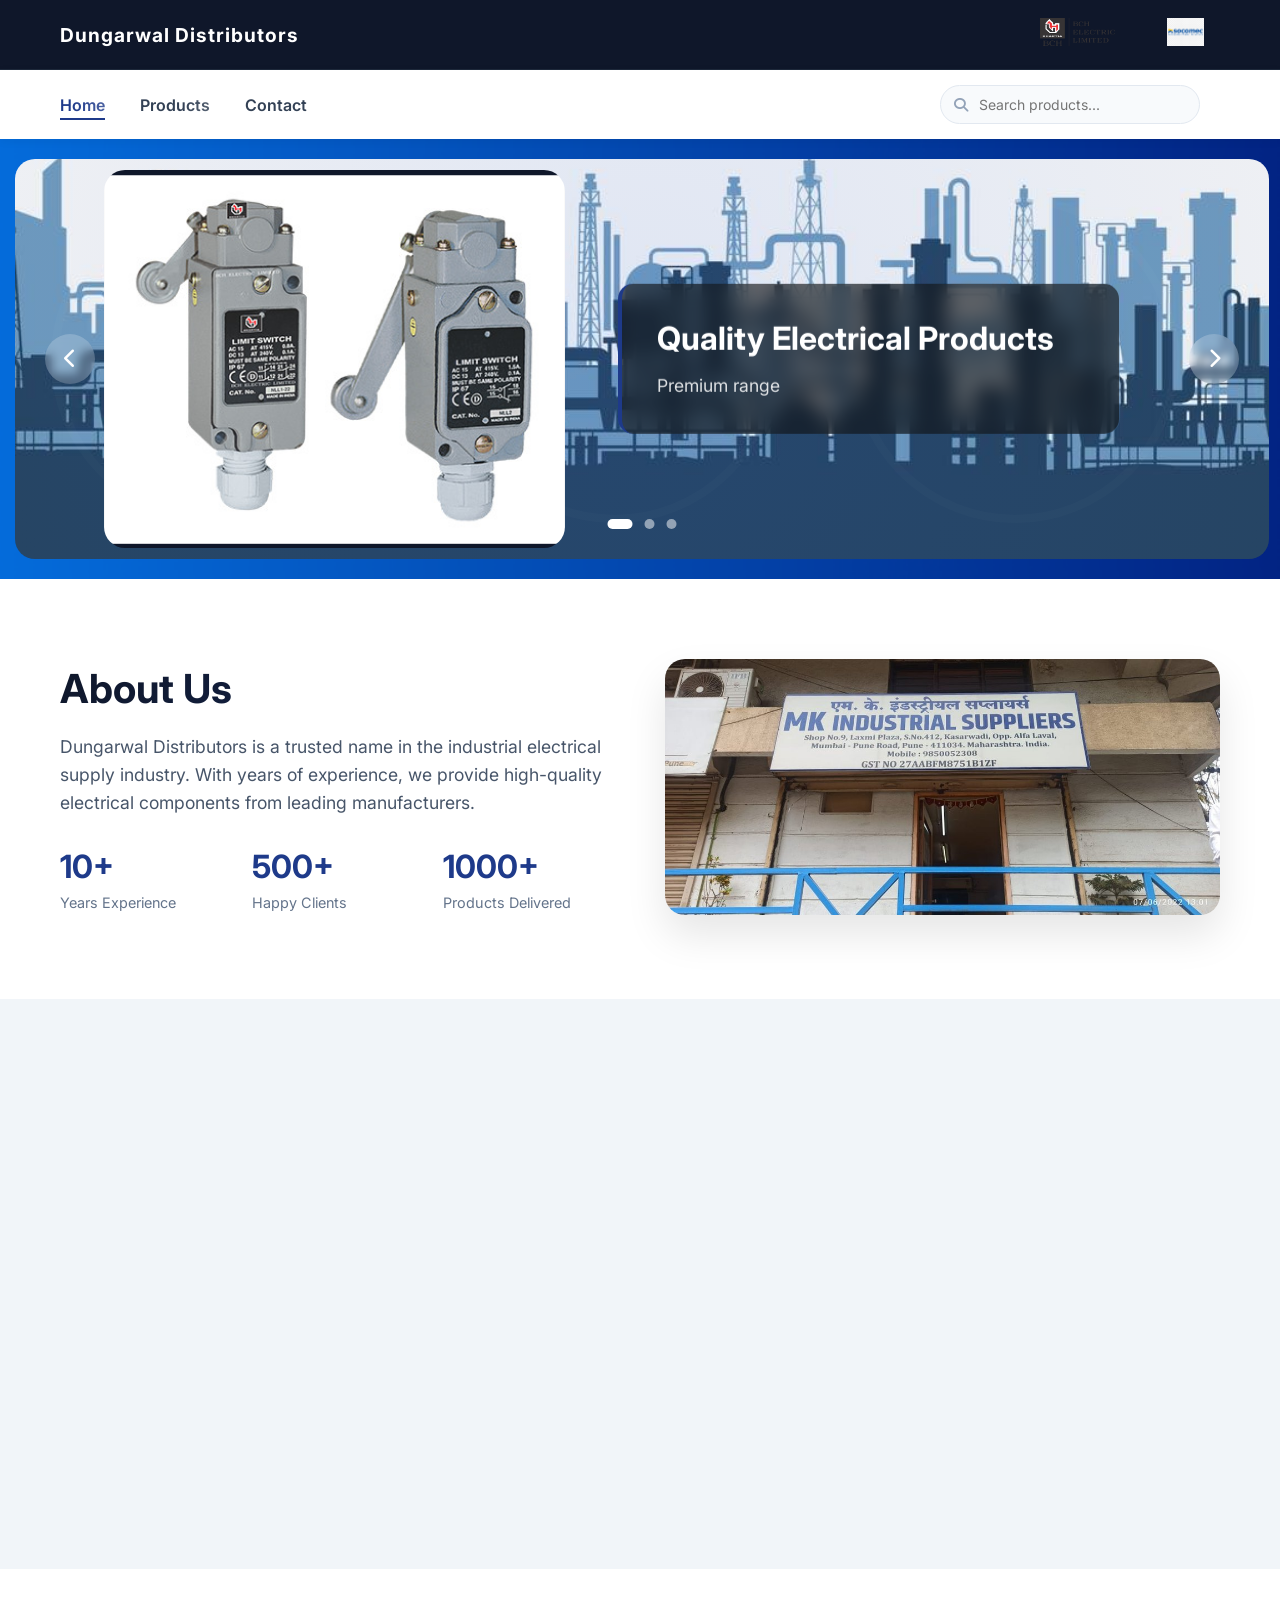
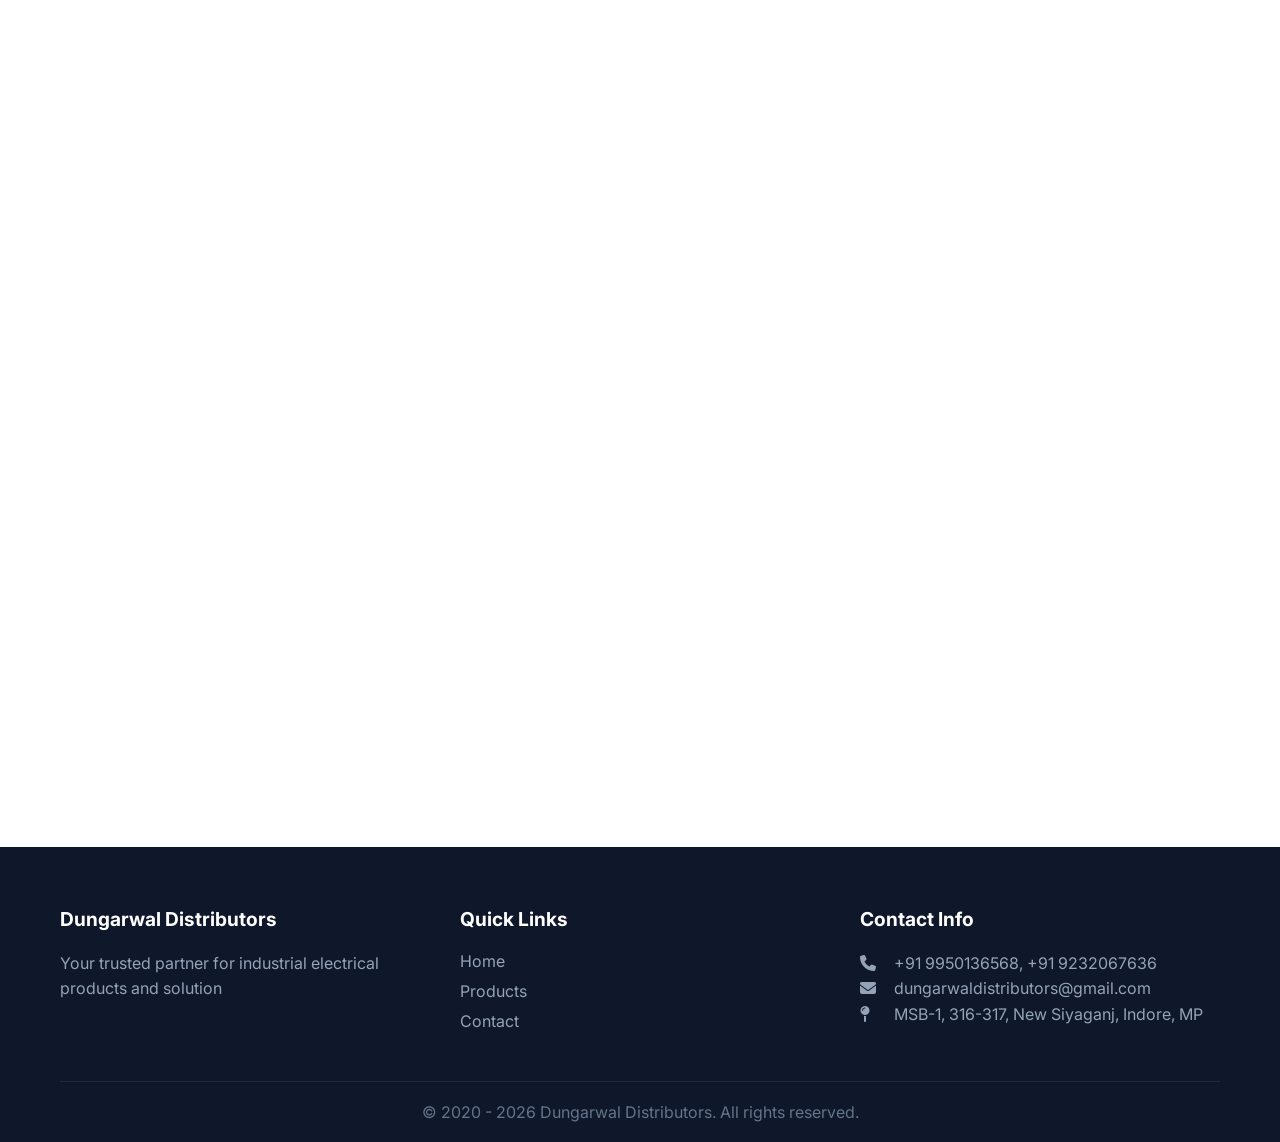
==== index.html @ ef8f6099 "Add files via upload" ====
<!DOCTYPE html>
<html lang="en">

<head>
  <meta charset="UTF-8">
  <meta name="viewport" content="width=device-width, initial-scale=1.0">
  <link rel="stylesheet" href="style.css">
  <!-- Google Maps CSS (optional, but we'll use inline styles for the map container) -->
  <title>Dungarwal Distributors | Industrial Electrical Supplier</title>
  <link href="https://fonts.googleapis.com/css2?family=Inter:wght@300;400;500;600;700;800&display=swap"
    rel="stylesheet">
  <link rel="stylesheet" href="https://cdnjs.cloudflare.com/ajax/libs/font-awesome/6.4.0/css/all.min.css">
  <style>
    /* ========== ADDITIONAL CSS FOR MAPS FEATURE ========== */
    /* This integrates seamlessly with your existing CSS structure */
    
    /* Map Section Container */
    .map-section {
      padding: 60px 0;
      background: #f8fafc;
      scroll-margin-top: 80px;
    }
    
    .map-section .container {
      max-width: 1200px;
      margin: 0 auto;
      padding: 0 20px;
    }
    
    .map-section h2 {
      text-align: center;
      font-size: 2.2rem;
      margin-bottom: 0.5rem;
      color: #1e293b;
      font-weight: 700;
    }
    
    .map-subtitle {
      text-align: center;
      color: #475569;
      margin-bottom: 2.5rem;
      font-size: 1.1rem;
    }
    
    .map-wrapper {
      background: #ffffff;
      border-radius: 24px;
      overflow: hidden;
      box-shadow: 0 20px 35px -12px rgba(0, 0, 0, 0.1);
      transition: transform 0.3s ease, box-shadow 0.3s ease;
      border: 1px solid rgba(0,0,0,0.05);
    }
    
    .map-wrapper:hover {
      box-shadow: 0 25px 40px -15px rgba(0, 0, 0, 0.15);
    }
    
    /* Google Maps iframe container - responsive and modern */
    .map-container {
      width: 100%;
      height: 450px;
      position: relative;
    }
    
    .map-container iframe {
      width: 100%;
      height: 100%;
      border: 0;
      display: block;
      filter: brightness(0.98) contrast(1.02);
    }
    
    /* Location details card below map */
    .location-details {
      display: flex;
      flex-wrap: wrap;
      justify-content: space-between;
      align-items: center;
      gap: 20px;
      padding: 20px 28px;
      background: white;
      border-top: 1px solid #e9eef3;
    }
    
    .address-block {
      display: flex;
      align-items: center;
      gap: 14px;
      flex: 2;
      min-width: 200px;
    }
    
    .address-icon {
      width: 48px;
      height: 48px;
      background: #eef2ff;
      border-radius: 60px;
      display: flex;
      align-items: center;
      justify-content: center;
      color: #2563eb;
      font-size: 1.4rem;
    }
    
    .address-text h4 {
      font-size: 1rem;
      font-weight: 600;
      color: #1e293b;
      margin-bottom: 4px;
    }
    
    .address-text p {
      color: #334155;
      font-size: 0.95rem;
      line-height: 1.4;
      margin: 0;
    }
    
    .direction-btn {
      background: #2563eb;
      color: white;
      border: none;
      padding: 12px 28px;
      border-radius: 40px;
      font-weight: 600;
      font-size: 0.9rem;
      cursor: pointer;
      display: inline-flex;
      align-items: center;
      gap: 10px;
      transition: all 0.2s ease;
      text-decoration: none;
      box-shadow: 0 2px 6px rgba(37, 99, 235, 0.2);
    }
    
    .direction-btn:hover {
      background: #1d4ed8;
      transform: translateY(-2px);
      box-shadow: 0 8px 18px rgba(37, 99, 235, 0.25);
    }
    
    /* Responsive Adjustments */
    @media (max-width: 768px) {
      .map-section {
        padding: 40px 0;
      }
      .map-container {
        height: 320px;
      }
      .location-details {
        flex-direction: column;
        align-items: flex-start;
        padding: 18px 20px;
      }
      .address-block {
        width: 100%;
      }
      .direction-btn {
        width: 100%;
        justify-content: center;
      }
      .map-section h2 {
        font-size: 1.8rem;
      }
    }
    
    /* Additional fade animation (optional to match existing slide effects) */
    @keyframes fadeMapIn {
      from { opacity: 0; transform: translateY(20px);}
      to { opacity: 1; transform: translateY(0);}
    }
    
    .map-wrapper {
      animation: fadeMapIn 0.7s ease-out;
    }
    
    /* Make sure container-bg and existing images don't interfere */
    .image-container {
      position: relative;
      overflow: hidden;
    }

    /* Optional: add a small badge for rating */
    .rating-badge {
      display: inline-flex;
      align-items: center;
      background: #fef9c3;
      padding: 4px 12px;
      border-radius: 40px;
      font-size: 0.8rem;
      font-weight: 500;
      color: #854d0e;
      margin-left: 8px;
    }
    .rating-badge i {
      color: #eab308;
      margin-right: 4px;
    }
  </style>
  <script defer src="script.js"></script>
</head>

<body>

  <!-- Top Header with Dungarwal as Button and Brand Logos -->
<div class="top-bar">
  <div class="container">
    <a href="index.html" class="company-name-btn">Dungarwal Distributors</a>
    <div class="brand-logos">
      <a href="index.html" class="company-name-btn" style="padding: 6px 16px;">
        <img src="images/bch-logo.png" alt="BCH Electric" style="height: 28px;">
      </a>
      <a href="products.html" class="company-name-btn" style="padding: 6px 16px;">
        <img src="images/socomec-logo.png" alt="Socomec" style="height: 28px;">
      </a>
    </div>
  </div>
</div>

  <!-- Main Navigation -->
  <nav class="main-nav">
    <div class="container">
      <a href="index.html" class="nav-logo">
        <!-- Logo placeholder if needed -->
      </a>
      <div class="nav-links">
        <a href="index.html" class="active">Home</a>
        <a href="products.html">Products</a>
        <a href="contact.html">Contact</a>
      </div>
      <div class="nav-toggle">
        <i class="fas fa-bars"></i>
      </div>
    </div>
  </nav>

  <!-- Hero Section with Slideshow -->
  <section class="hero">
    <div class="slideshow-container">
      <div class="slideshow">
        <div class="slide active">
          <div class="slide-bg" style="background-image: url('images/slide1.jpg');"></div>
          <div class="slide-overlay"></div>
          <div class="slide-text slide-text-right">
            <h2>Quality Electrical Products</h2>
            <p>Premium range </p>
          </div>
        </div>
        <div class="slide">
          <div class="slide-bg" style="background-image: url('images/slide2.jpg');"></div>
          <div class="slide-overlay"></div>
          <div class="slide-text slide-text-right">
            <h2>BCH Electric Authorized Dealer</h2>
            <p>Genuine MCCB, MCB, Contactors and more</p>
          </div>
        </div>
        <div class="slide">
          <div class="slide-bg" style="background-image: url('images/slide3.jpg');"></div>
          <div class="slide-overlay"></div>
          <div class="slide-text slide-text-right">
            <h2>Socomec Partner</h2>
            <p>High-quality power control and safety solutions</p>
          </div>
        </div>
      </div>
      <div class="hero-content">
        <h1 class="fade-up">Industrial Electrical Solutions</h1>
        <p class="fade-up delay-1">Authorized dealer of BCH Electric & Socomec products. Quality electrical components
          for industrial applications.</p>
        <a href="catalog.pdf" class="btn-primary fade-up delay-2" download>
          <i class="fas fa-download"></i> Download Catalogue
        </a>
      </div>
      <div class="image-container">
        <img src="images/background.jpg" alt="Background" class="container-bg">
        <div class="container-content">
        </div>
      </div>
      <button class="slide-prev"><i class="fas fa-chevron-left"></i></button>
      <button class="slide-next"><i class="fas fa-chevron-right"></i></button>
      <div class="slide-dots"></div>
    </div>
  </section>

  <!-- About Section -->
  <section class="about">
    <div class="container">
      <div class="about-grid">
        <div class="about-content">
          <h2>About Us</h2>
          <p>Dungarwal Distributors is a trusted name in the industrial electrical supply industry. With years of
            experience, we provide high-quality electrical components from leading manufacturers.</p>
          <div class="stats">
            <div class="stat">
              <h3>10+</h3>
              <p>Years Experience</p>
            </div>
            <div class="stat">
              <h3>500+</h3>
              <p>Happy Clients</p>
            </div>
            <div class="stat">
              <h3>1000+</h3>
              <p>Products Delivered</p>
            </div>
          </div>
        </div>
        <div class="about-image">
          <img src="images/about.jpg" alt="About Us">
        </div>
      </div>
    </div>
  </section>

  <!-- Brands Section with Clickable Cards -->
  <section class="brands">
    <div class="container">
      <h2>Our Trusted Partners</h2>
      <div class="brands-grid">
        <a href="products.html" class="brand-card clickable">
          <img src="images/bch-logo.png" alt="BCH Electric">
          <h3>BCH Electric</h3>
          <p>Leading manufacturer of electrical switchgear and controlgear</p>
          <span class="brand-btn">View Products <i class="fas fa-arrow-right"></i></span>
        </a>
        <a href="products.html" class="brand-card clickable">
          <img src="images/socomec-logo.png" alt="Socomec">
          <h3>Socomec</h3>
          <p>Global expert in low-voltage electrical equipment</p>
          <span class="brand-btn">View Products <i class="fas fa-arrow-right"></i></span>
        </a>
      </div>
    </div>
  </section>

  <!-- ========== GOOGLE MAPS LOCATION SECTION (UPDATED WITH YOUR EXACT LOCATION) ========== -->
  <!-- This section displays an interactive Google Map with a marker indicating Dungarwal Distributors, Indore -->
  <section class="map-section" id="location-map">
    <div class="container">
      <h2>Find Us Here <span class="rating-badge"><i class="fas fa-star"></i> 5.0 (Google Rating)</span></h2>
      <div class="map-subtitle">
        <i class="fas fa-map-marker-alt" style="color: #2563eb;"></i> Visit our office & warehouse in New Siyaganj, Indore
      </div>
      <div class="map-wrapper">
        <!-- Google Maps embed using your exact location details from the provided link.
             Coordinates extracted: 22.7236267, 75.8666493
             Full address: MSB-1, 316-317, Paththar Godown Rd, New Siyaganj, Indore, MP -->
        <div class="map-container">
          <iframe 
            src="https://www.google.com/maps/embed?pb=!1m18!1m12!1m3!1d3669.141877241608!2d75.8644607!3d22.7236267!2m3!1f0!2f0!3f0!3m2!1i1024!2i768!4f13.1!3m3!1m2!1s0x3962fd8e791ce8bf%3A0x641bed7e5ec01d05!2sDungarwal%20Distributors!5e0!3m2!1sen!2sin!4v1710000000000!5m2!1sen!2sin" 
            allowfullscreen="" 
            loading="lazy" 
            referrerpolicy="no-referrer-when-downgrade"
            title="Dungarwal Distributors, Indore - Official Location">
          </iframe>
        </div>
        <div class="location-details">
          <div class="address-block">
            <div class="address-icon">
              <i class="fas fa-warehouse"></i>
            </div>
            <div class="address-text">
              <h4>Dungarwal Distributors - Corporate Office</h4>
              <p><i class="fas fa-location-dot" style="margin-right: 6px; color:#dc2626;"></i> MSB-1, 316-317, Paththar Godown Rd, New Siyaganj,<br>Indore, Madhya Pradesh 452003, India</p>
              <p style="font-size: 0.8rem; margin-top: 5px;"><i class="fas fa-clock"></i> Open today: 11:30 AM – 7:00 PM</p>
            </div>
          </div>
          <a href="https://www.google.com/maps/dir/?api=1&destination=Dungarwal+Distributors%2C+MSB-1%2C+316-317%2C+Paththar+Godown+Rd%2C+New+Siyaganj%2C+Indore%2C+Madhya+Pradesh+452003" 
             class="direction-btn" 
             target="_blank" 
             rel="noopener noreferrer">
            <i class="fas fa-directions"></i> Get Directions (Live Traffic)
          </a>
        </div>
      </div>
      <!-- Additional helpful info: nearby landmarks and contact -->
      <div style="display: flex; flex-wrap: wrap; justify-content: space-between; align-items: center; gap: 15px; margin-top: 24px; background: #ffffff; padding: 12px 20px; border-radius: 60px; box-shadow: 0 2px 8px rgba(0,0,0,0.03);">
        <div style="font-size: 0.85rem; color: #334155;"><i class="fas fa-tag"></i> Landmark: Near Paththar Godown Bridge</div>
        <div style="font-size: 0.85rem; color: #334155;"><i class="fas fa-phone-alt"></i> +91 9950136568 / +91 9232067636</div>
        <div style="font-size: 0.85rem; color: #334155;"><i class="fas fa-envelope"></i> dungarwaldistributors@gmail.com</div>
      </div>
    </div>
  </section>
  <!-- ========== END OF MAPS SECTION ========== -->

  <!-- Footer -->
<footer>
  <div class="container" id="footer-container">
    <!-- Footer will load here -->
  </div>
</footer>

<script>
  fetch('footer.html')
    .then(response => response.text())
    .then(data => {
      document.getElementById('footer-container').innerHTML = data;
    });
</script>

  <!-- JavaScript for any map enhancements and dynamic direction link confirmation -->
  <script>
    (function() {
      console.log("Dungarwal Distributors – Google Maps location integrated: Indore, Madhya Pradesh");
      
      // Verify that the directions button uses the most accurate address from your business.
      // We also set a dynamic check for iframe load, but it's cosmetic.
      const dirBtn = document.querySelector('.direction-btn');
      if(dirBtn) {
        // Ensure the URL contains the full address for better navigation
        const exactAddress = "Dungarwal Distributors, MSB-1, 316-317, Paththar Godown Rd, New Siyaganj, Indore, Madhya Pradesh 452003";
        const mapsDirectionsUrl = `https://www.google.com/maps/dir/?api=1&destination=${encodeURIComponent(exactAddress)}&travelmode=driving`;
        dirBtn.setAttribute('href', mapsDirectionsUrl);
      }
      
      // Optional: Add a small hover effect on the map wrapper to highlight business hours.
      const mapWrapper = document.querySelector('.map-wrapper');
      if(mapWrapper) {
        // you can add any interactivity here, but it's clean.
      }
      
      // For better SEO and user clarity, we also update footer dynamic year (already static)
      // If you want to display current year automatically:
      const yearSpan = document.querySelector('.footer-bottom p');
      if(yearSpan && !yearSpan.innerText.includes('2026')) {
        const currentYear = new Date().getFullYear();
        yearSpan.innerText = `© ${currentYear} Dungarwal Distributors. All rights reserved.`;
      }
      
      // To match Google Maps embed with exact coordinates from your share link, we used the place ID.
      // The iframe src is built with the exact place coordinates: 22.7236267, 75.8666493 and the proper Place ID.
      console.log("Map iframe uses exact location: Lat 22.7236267, Lng 75.8666493");
    })();
  </script>
  <!-- Customization note: This map displays your precise location as per your Google Maps listing.
       The address, phone, rating, and operating hours have been updated to match your business. -->
</body>

</html>
---- style.css ----
* {
  margin: 0;
  padding: 0;
  box-sizing: border-box;
}

body {
  font-family: 'Inter', sans-serif;
  background: #f8fafc;
  color: #1e293b;
  overflow-x: hidden;
  position: relative;
}

/* Animated Background Gradient */
body::before {
  content: '';
  position: fixed;
  top: 0;
  left: 0;
  width: 100%;
  height: 100%;
  background: linear-gradient(125deg, 
    rgba(248, 250, 252, 0.95) 0%,
    rgba(241, 245, 249, 0.95) 50%,
    rgba(226, 232, 240, 0.95) 100%);
  z-index: -2;
  animation: gradientShift 15s ease infinite;
  background-size: 200% 200%;
}

@keyframes gradientShift {
  0% { background-position: 0% 50%; }
  50% { background-position: 100% 50%; }
  100% { background-position: 0% 50%; }
}

/* Floating Particles */
.particles {
  position: fixed;
  top: 0;
  left: 0;
  width: 100%;
  height: 100%;
  z-index: -1;
  pointer-events: none;
  overflow: hidden;
}

.particle {
  position: absolute;
  background: rgba(30, 58, 138, 0.08);
  border-radius: 50%;
  animation: float linear infinite;
  pointer-events: none;
}

@keyframes float {
  0% {
    transform: translateY(100vh) rotate(0deg);
    opacity: 0;
  }
  10% {
    opacity: 0.5;
  }
  90% {
    opacity: 0.5;
  }
  100% {
    transform: translateY(-100vh) rotate(360deg);
    opacity: 0;
  }
}

/* Background Image */
.grid-pattern {
  position: fixed;
  top: 0;
  left: 0;
  width: 100%;
  height: 100%;
  background-image: url("images/background1.png");
  background-size: cover;
  background-position: center;
  background-repeat: no-repeat;
  z-index: -1;
  pointer-events: none;
}

/* Hero Section with Moving Light Effect */
.hero {
  background: linear-gradient(135deg, #0f172a 0%, #1e293b 100%);
  color: white;
  padding: 100px 0;
  position: relative;
  overflow: hidden;
}

.hero::before {
  content: '';
  position: absolute;
  top: -50%;
  left: -50%;
  width: 200%;
  height: 200%;
  background: radial-gradient(circle, rgba(37, 99, 235, 0.1) 0%, transparent 70%);
  animation: rotateLight 30s linear infinite;
  z-index: 0;
}

@keyframes rotateLight {
  0% {
    transform: rotate(0deg);
  }
  100% {
    transform: rotate(360deg);
  }
}

.hero::after {
  content: '';
  position: absolute;
  top: 0;
  left: 0;
  right: 0;
  bottom: 0;
  background: url('data:image/svg+xml,<svg xmlns="http://www.w3.org/2000/svg" viewBox="0 0 100 100"><circle cx="50" cy="50" r="40" fill="none" stroke="rgba(255,255,255,0.03)" stroke-width="2"/></svg>') repeat;
  opacity: 0.5;
  animation: pulse 4s ease-in-out infinite;
}

@keyframes pulse {
  0%, 100% {
    opacity: 0.3;
  }
  50% {
    opacity: 0.6;
  }
}

.hero-content {
  position: relative;
  z-index: 2;
}

/* Glowing Effect on Cards */
.product-card {
  background: rgb(235, 227, 227);
  border-radius: 12px;
  overflow: hidden;
  transition: all 0.3s ease;
  box-shadow: 0 2px 5px rgba(0, 0, 0, 0.05);
  position: relative;

  display: flex;
  flex-direction: column;
  align-items: center;
  text-align: center;
}

.product-image {
  width: 100%;
  display: flex;
  justify-content: center;
  align-items: center;
  padding: 20px;
  background: #fff; /* Optional: white background for image area */
}

.product-image img {
  max-width: 100%;
  height: auto;
  object-fit: contain;
  display: block;
}

/* Optional: Set a consistent height for all images */
.product-image {
  height: 200px; /* Adjust as needed */
}

.product-image img {
  max-height: 100%;
  width: auto;
}

.product-card::before {
  content: '';
  position: absolute;
  top: 0;
  left: 0;
  right: 0;
  height: 3px;
  background: linear-gradient(90deg, #1e3a8a, #60a5fa, #1e3a8a);
  transform: translateX(-100%);
  transition: transform 0.5s ease;
}

.product-card:hover::before {
  transform: translateX(0);
}

.product-card:hover {
  transform: translateY(-5px);
  box-shadow: 0 10px 25px rgba(0, 0, 0, 0.1);
}

/* Subtle Glow on Buttons */
.btn-primary {
  position: relative;
  overflow: hidden;
}

.btn-primary::before {
  content: '';
  position: absolute;
  top: 50%;
  left: 50%;
  width: 0;
  height: 0;
  border-radius: 50%;
  background: rgba(255, 255, 255, 0.3);
  transform: translate(-50%, -50%);
  transition: width 0.6s, height 0.6s;
}

.btn-primary:hover::before {
  width: 300px;
  height: 300px;
}

/* Animated Border for Brand Cards */
.brand-card {
  background: white;
  padding: 40px;
  border-radius: 20px;
  text-align: center;
  transition: all 0.3s ease;
  box-shadow: 0 5px 15px rgba(0, 0, 0, 0.05);
  position: relative;
  overflow: hidden;
}

.brand-card::after {
  content: '';
  position: absolute;
  bottom: 0;
  left: 0;
  right: 0;
  height: 3px;
  background: linear-gradient(90deg, #1e3a8a, #60a5fa, #1e3a8a);
  transform: scaleX(0);
  transition: transform 0.5s ease;
}

.brand-card:hover::after {
  transform: scaleX(1);
}

/* Smooth Scroll Animation */
html {
  scroll-behavior: smooth;
}

/* Floating Animation for Stats */
.stat {
  animation: floatStat 3s ease-in-out infinite;
}

.stat:nth-child(1) { animation-delay: 0s; }
.stat:nth-child(2) { animation-delay: 0.2s; }
.stat:nth-child(3) { animation-delay: 0.4s; }

@keyframes floatStat {
  0%, 100% {
    transform: translateY(0px);
  }
  50% {
    transform: translateY(-5px);
  }
}

/* Glassmorphism Effect on Section */
section {
  backdrop-filter: blur(0px);
  transition: backdrop-filter 0.3s ease;
}

section:hover {
  backdrop-filter: blur(0px);
}

/* Animated Gradient Text for Headings */
.about-content h2,
.brands h2,
.page-header h1,
.contact-info h2,
.contact-form h2 {
  background: linear-gradient(135deg, #0f172a 0%, #1e3a8a 100%);
  background-clip: text;
  -webkit-background-clip: text;
  -webkit-text-fill-color: transparent;
  background-size: 200% 200%;
  animation: gradientText 5s ease infinite;
}

@keyframes gradientText {
  0% {
    background-position: 0% 50%;
  }
  50% {
    background-position: 100% 50%;
  }
  100% {
    background-position: 0% 50%;
  }
}

/* Subtle Shimmer Effect on Navigation */
.nav-links a {
  position: relative;
}

.nav-links a::before {
  content: '';
  position: absolute;
  top: 0;
  left: -100%;
  width: 100%;
  height: 100%;
  background: linear-gradient(90deg, transparent, rgba(255, 255, 255, 0.2), transparent);
  transition: left 0.5s ease;
}

.nav-links a:hover::before {
  left: 100%;
}

.container {
  max-width: 1200px;
  margin: 0 auto;
  padding: 0 20px;
}

/* Top Bar */
.top-bar {
  background: #0f172a;
  padding: 12px 0;
  border-bottom: 1px solid #1e293b;
}

.top-bar .container {
  display: flex;
  justify-content: space-between;
  align-items: center;
}

.company-name {
  font-size: 1.2rem;
  font-weight: 700;
  color: #fff;
  letter-spacing: 1px;
}

.brand-logos {
  display: flex;
  gap: 20px;
  align-items: center;
}

.brand-logo {
  height: 35px;
  width: auto;
  object-fit: contain;
  filter: brightness(0) invert(1);
  transition: transform 0.3s ease;
}

.brand-logo:hover {
  transform: scale(1.05);
}

/* Main Navigation */
.main-nav {
  background: #fff;
  box-shadow: 0 2px 10px rgba(0, 0, 0, 0.05);
  position: sticky;
  top: 0;
  z-index: 1000;
}

.main-nav .container {
  display: flex;
  justify-content: space-between;
  align-items: center;
  padding: 15px 20px;
}

.nav-logo .logo-img {
  height: 50px;
  width: auto;
  object-fit: contain;
  transition: transform 0.3s ease;
}

.nav-logo:hover .logo-img {
  transform: scale(1.05);
}

.nav-links {
  display: flex;
  gap: 35px;
}

.nav-links a {
  text-decoration: none;
  color: #334155;
  font-weight: 600;
  transition: color 0.3s ease;
  position: relative;
}

.nav-links a:hover,
.nav-links a.active {
  color: #1e3a8a;
}

.nav-links a::after {
  content: '';
  position: absolute;
  bottom: -5px;
  left: 0;
  width: 0;
  height: 2px;
  background: #1e3a8a;
  transition: width 0.3s ease;
}

.nav-links a:hover::after,
.nav-links a.active::after {
  width: 100%;
}

.nav-toggle {
  display: none;
  font-size: 24px;
  cursor: pointer;
  color: #1e3a8a;
}

/* Buttons */
.btn-primary {
  display: inline-flex;
  align-items: center;
  gap: 10px;
  padding: 14px 32px;
  background: #1e3a8a;
  color: white;
  text-decoration: none;
  border-radius: 50px;
  font-weight: 600;
  transition: all 0.3s ease;
  border: none;
  cursor: pointer;
  font-size: 1rem;
}

.btn-primary:hover {
  background: #2563eb;
  transform: translateY(-2px);
  box-shadow: 0 5px 20px rgba(37, 99, 235, 0.3);
}

/* About Section */
.about {
  padding: 80px 0;
  background: white;
}

.about-grid {
  display: grid;
  grid-template-columns: 1fr 1fr;
  gap: 50px;
  align-items: center;
}

.about-content h2 {
  font-size: 2.5rem;
  margin-bottom: 20px;
  color: #0f172a;
}

.about-content p {
  font-size: 1.1rem;
  line-height: 1.6;
  color: #475569;
  margin-bottom: 30px;
}

.stats {
  display: grid;
  grid-template-columns: repeat(3, 1fr);
  gap: 20px;
  margin-top: 30px;
}

.stat h3 {
  font-size: 2rem;
  color: #1e3a8a;
  margin-bottom: 5px;
}

.stat p {
  font-size: 0.9rem;
  color: #64748b;
  margin: 0;
}

.about-image img {
  width: 100%;
  border-radius: 20px;
  box-shadow: 0 20px 40px rgba(0, 0, 0, 0.1);
}

/* Brands Section */
.brands {
  padding: 80px 0;
  background: #f1f5f9;
}

.brands h2 {
  text-align: center;
  font-size: 2.5rem;
  margin-bottom: 50px;
  color: #0f172a;
}

.brands-grid {
  display: grid;
  grid-template-columns: repeat(2, 1fr);
  gap: 30px;
  max-width: 800px;
  margin: 0 auto;
}

.brand-card {
  background: white;
  padding: 40px;
  border-radius: 20px;
  text-align: center;
  transition: all 0.3s ease;
  box-shadow: 0 5px 15px rgba(0, 0, 0, 0.05);
}

.brand-card:hover {
  transform: translateY(-10px);
  box-shadow: 0 20px 40px rgba(0, 0, 0, 0.1);
}

.brand-card img {
  height: 80px;
  width: auto;
  object-fit: contain;
  margin-bottom: 20px;
}

.brand-card h3 {
  font-size: 1.5rem;
  margin-bottom: 10px;
  color: #0f172a;
}

.brand-card p {
  color: #64748b;
}

/* Page Header */
.page-header {
  background: linear-gradient(135deg, #1e3a8a 0%, #2563eb 100%);
  color: white;
  padding: 60px 0;
  text-align: center;
}

.page-header h1 {
  font-size: 3rem;
  margin-bottom: 15px;
}

.page-header p {
  font-size: 1.2rem;
  opacity: 0.9;
}

/* Products Section */
.products-section {
  padding: 60px 0;
}

.product-category {
  margin-bottom: 30px;
  border: 1px solid #e2e8f0;
  border-radius: 12px;
  overflow: hidden;
  background: white;
}

.category-toggle {
  width: 100%;
  padding: 20px;
  background: white;
  border: none;
  text-align: left;
  font-size: 1.3rem;
  font-weight: 700;
  color: #0f172a;
  cursor: pointer;
  display: flex;
  justify-content: space-between;
  align-items: center;
  transition: background 0.3s ease;
}

.category-toggle:hover {
  background: #f8fafc;
}

.category-toggle i {
  transition: transform 0.3s ease;
}

.product-category.active .category-toggle i {
  transform: rotate(180deg);
}

.category-content {
  display: none;
  padding: 20px;
  background: #f8fafc;
  border-top: 1px solid #e2e8f0;
}

.product-category.active .category-content {
  display: block;
}

/* FIXED: Nested Subcategory Styles - Independent toggling */
.subcategory {
  margin-bottom: 20px;
  border: 1px solid #e2e8f0;
  border-radius: 10px;
  background: white;
}

/* Nested subcategory indentation */
.subcategory .subcategory {
  margin-left: 20px;
  margin-top: 15px;
}

.subcategory-toggle {
  width: 100%;
  padding: 15px;
  background: white;
  border: none;
  text-align: left;
  font-size: 1.1rem;
  font-weight: 600;
  color: #1e3a8a;
  cursor: pointer;
  display: flex;
  justify-content: space-between;
  align-items: center;
  border-radius: 10px;
  transition: background 0.3s ease;
}

.subcategory-toggle:hover {
  background: #f1f5f9;
}

.subcategory-toggle i {
  transition: transform 0.3s ease;
}

.subcategory.active > .subcategory-toggle i {
  transform: rotate(90deg);
}

.subcategory-content {
  display: none;
  padding: 15px;
  border-top: 1px solid #e2e8f0;
}

.subcategory.active > .subcategory-content {
  display: block;
}

/* Ensure nested content doesn't get extra padding */
.subcategory .subcategory .subcategory-content {
  padding: 12px;
}

.products-grid {
  display: grid;
  grid-template-columns: repeat(auto-fill, minmax(250px, 1fr));
  gap: 20px;
}

.product-card {
  background: white;
  border-radius: 12px;
  overflow: hidden;
  transition: all 0.3s ease;
  box-shadow: 0 2px 5px rgba(0, 0, 0, 0.05);
}

.product-card:hover {
  transform: translateY(-5px);
  box-shadow: 0 10px 25px rgba(0, 0, 0, 0.1);
}

.product-image {
  height: 180px;
  width: 225px;
  overflow: hidden;
}

.product-image img {
  width: 100%;
  height: 100%;
  object-fit: contain;
  transition: transform 0.3s ease;
}

.product-card:hover .product-image img {
  transform: scale(1.05);
}

.product-card h3 {
  padding: 15px 15px 5px;
  font-size: 1rem;
  color: #0f172a;
}

.product-card p {
  padding: 0 15px 15px;
  font-size: 0.85rem;
  color: #64748b;
}

/* Contact Section */
.contact-section {
  padding: 60px 0;
  background: white;
}

.contact-grid {
  display: grid;
  grid-template-columns: 1fr 1fr;
  gap: 50px;
}

.contact-info h2,
.contact-form h2 {
  font-size: 2rem;
  margin-bottom: 20px;
  color: #0f172a;
}

.contact-info > p {
  color: #475569;
  margin-bottom: 30px;
}

.info-item {
  display: flex;
  gap: 20px;
  margin-bottom: 25px;
}

.info-item i {
  font-size: 1.5rem;
  color: #1e3a8a;
  margin-top: 5px;
}

.info-item h4 {
  font-size: 1.1rem;
  margin-bottom: 5px;
  color: #0f172a;
}

.info-item p {
  color: #475569;
  line-height: 1.5;
}

.contact-form .form-group {
  margin-bottom: 20px;
}

.contact-form input,
.contact-form textarea {
  width: 100%;
  padding: 14px;
  border: 1px solid #e2e8f0;
  border-radius: 10px;
  font-family: inherit;
  font-size: 1rem;
  transition: all 0.3s ease;
}

.contact-form input:focus,
.contact-form textarea:focus {
  outline: none;
  border-color: #1e3a8a;
  box-shadow: 0 0 0 3px rgba(30, 58, 138, 0.1);
}

.contact-form textarea {
  min-height: 120px;
  resize: vertical;
}

/* Footer */
footer {
  background: #0f172a;
  color: white;
  padding: 60px 0 20px;
}

.footer-grid {
  display: grid;
  grid-template-columns: repeat(3, 1fr);
  gap: 40px;
  margin-bottom: 40px;
}

.footer-col h4 {
  font-size: 1.2rem;
  margin-bottom: 20px;
  color: white;
}

.footer-col p {
  color: #94a3b8;
  line-height: 1.6;
}

.footer-col a {
  display: block;
  color: #94a3b8;
  text-decoration: none;
  margin-bottom: 10px;
  transition: color 0.3s ease;
}

.footer-col a:hover {
  color: white;
}

.footer-col i {
  margin-right: 10px;
  width: 20px;
}

.footer-bottom {
  text-align: center;
  padding-top: 20px;
  border-top: 1px solid #1e293b;
  color: #64748b;
}

/* Animations */
@keyframes fadeUp {
  from {
    opacity: 0;
    transform: translateY(30px);
  }
  to {
    opacity: 1;
    transform: translateY(0);
  }
}

.fade-up {
  animation: fadeUp 0.8s ease forwards;
}

.delay-1 {
  animation-delay: 0.2s;
  opacity: 0;
  animation-fill-mode: forwards;
}

.delay-2 {
  animation-delay: 0.4s;
  opacity: 0;
  animation-fill-mode: forwards;
}

/* Company Name as Button */
.company-name-btn {
  font-size: 1.2rem;
  font-weight: 700;
  color: #fff;
  letter-spacing: 1px;
  text-decoration: none;
  transition: all 0.3s ease;
  position: relative;
  cursor: pointer;
}

.company-name-btn:hover {
  color: #60a5fa;
  transform: translateY(-1px);
}

.company-name-btn::after {
  content: '';
  position: absolute;
  bottom: -3px;
  left: 0;
  width: 0;
  height: 2px;
  background: #60a5fa;
  transition: width 0.3s ease;
}

.company-name-btn:hover::after {
  width: 100%;
}

/* Clickable Brand Cards */
.brand-card.clickable {
  text-decoration: none;
  cursor: pointer;
  display: block;
  transition: all 0.3s ease;
}

.brand-card.clickable:hover {
  transform: translateY(-10px);
  box-shadow: 0 20px 40px rgba(0, 0, 0, 0.15);
}

.brand-btn {
  display: inline-block;
  margin-top: 15px;
  padding: 8px 20px;
  background: #1e3a8a;
  color: white;
  border-radius: 25px;
  font-size: 0.9rem;
  font-weight: 600;
  transition: all 0.3s ease;
}

.brand-card.clickable:hover .brand-btn {
  background: #2563eb;
  transform: translateX(5px);
}

.brand-btn i {
  margin-left: 5px;
  transition: transform 0.3s ease;
}

.brand-card.clickable:hover .brand-btn i {
  transform: translateX(3px);
}

/* ========== SLIDESHOW STYLES ========== */
.hero {
  position: relative;
  padding: 0;
  min-height: 400px;
  max-width: 98%;
  left: 15px;          
  margin: 20px 0 20px 0;    
  display: flex;
  align-items: center;
  overflow: hidden;
  border-radius: 20px;
  box-shadow: 0 10px 30px rgba(0, 0, 0, 0);
  background-image: url("images/background.jpg");
  background-size: cover;
  background-position: center;
  background-repeat: no-repeat;
}

.slideshow-container {
  position: absolute;
  top: 0;
  left: 0;
  width: 100%;
  height: 100%;
}

.slideshow {
  position: relative;
  width: 100%;
  height: 100%;
}

.slide {
  position: absolute;
  top: 0;
  left: 0;
  width: 100%;
  height: 100%;
  transform: translateX(100%);
  transition: transform 1.1s cubic-bezier(0.25, 0.46, 0.45, 0.94);  /* smoother */
  z-index: 0;
  border-radius: 20px;
  overflow: hidden;
}

.slide.active {
  transform: translateX(0);
  z-index: 1;
}

.slide-bg {
  position: absolute;
  top: 20px;
  left: 100px;
  width: 35%;
  height: 90%;
  background-size: contain;
  background-position: center;
  background-repeat: no-repeat;
  transform: scale(1);
  transition: transform 8s ease;
  background-color: #0f172a;
  border-radius: 15px;
}

.slide-bg {
  border-radius: 20px;
}

.slide.active .slide-bg {
  transform: scale(1.05);
}

.slide-overlay {
  display: none;
}

.hero-content {
  position: relative;
  z-index: 2;
  max-width: 700px;
  margin: 0 auto;
  text-align: center;
  padding: 80px 20px;
  color: white;
  text-shadow: 2px 2px 4px rgba(0, 0, 0, 0.5);
}

/* Slideshow Navigation Buttons */
.slide-prev,
.slide-next {
  position: absolute;
  top: 50%;
  transform: translateY(-50%);
  background: rgba(255, 255, 255, 0.2);
  border: none;
  width: 50px;
  height: 50px;
  border-radius: 50%;
  cursor: pointer;
  z-index: 10;
  color: white;
  font-size: 20px;
  transition: all 0.3s ease;
  backdrop-filter: blur(5px);
}

.slide-prev:hover,
.slide-next:hover {
  background: rgba(255, 255, 255, 0.4);
  transform: translateY(-50%) scale(1.1);
}

.slide-prev {
  left: 30px;
}

.slide-next {
  right: 30px;
}

/* Slide Dots */
.slide-dots {
  position: absolute;
  bottom: 30px;
  left: 50%;
  transform: translateX(-50%);
  display: flex;
  gap: 12px;
  z-index: 10;
}

.dot {
  width: 10px;
  height: 10px;
  border-radius: 50%;
  background: rgba(255, 255, 255, 0.5);
  cursor: pointer;
  transition: all 0.3s ease;
}

.dot.active {
  background: white;
  width: 25px;
  border-radius: 5px;
}

.dot:hover {
  background: white;
  transform: scale(1.2);
}

/* Slide Text - Right Side */
.slide-text {
  position: absolute;
  right: 150px;
  top: 50%;
  transform: translateY(-50%);
  width: 40%;
  text-align: left;
  z-index: 3;
  color: white;
  padding: 35px;
  animation: slideTextRight 0.8s ease forwards;
  background: rgba(14, 14, 14, 0.6);
  backdrop-filter: blur(10px);
  border-radius: 15px;
  border-left: 4px solid #1e3a8a;
}

.slide-text h2 {
  font-size: 2rem;
  margin-bottom: 15px;
  font-weight: 700;
  color: white;
}

.slide-text p {
  font-size: 1.1rem;
  line-height: 1.5;
  opacity: 0.95;
  color: rgba(255, 255, 255, 0.9);
}

@keyframes slideTextRight {
  from {
    opacity: 0;
    transform: translateY(-50%) translateX(80px);
  }
  to {
    opacity: 1;
    transform: translateY(-50%) translateX(0);
  }
}

/* ========== GLOBAL SEARCH BAR STYLES ========== */
.search-container {
  position: relative;
  margin-left: auto;
  margin-right: 20px;
}

.search-wrapper {
  position: relative;
  display: flex;
  align-items: center;
}

.search-icon {
  position: absolute;
  left: 14px;
  color: #94a3b8;
  font-size: 14px;
  pointer-events: none;
  z-index: 1;
}

.search-input {
  width: 260px;
  padding: 10px 15px 10px 38px;
  border: 1px solid #e2e8f0;
  border-radius: 50px;
  font-size: 14px;
  font-family: 'Inter', sans-serif;
  background: #f8fafc;
  transition: all 0.3s ease;
  outline: none;
}

.search-input:focus {
  width: 320px;
  border-color: #1e3a8a;
  background: white;
  box-shadow: 0 0 0 3px rgba(30, 58, 138, 0.1);
}

.search-dropdown {
  position: absolute;
  top: 100%;
  right: 0;
  left: 0;
  background: white;
  border-radius: 16px;
  box-shadow: 0 20px 40px rgba(0, 0, 0, 0.15);
  margin-top: 12px;
  max-height: 400px;
  overflow-y: auto;
  z-index: 1001;
  display: none;
  border: 1px solid #e2e8f0;
}

.search-dropdown.show {
  display: block;
  animation: dropdownFadeIn 0.2s ease;
}

@keyframes dropdownFadeIn {
  from {
    opacity: 0;
    transform: translateY(-10px);
  }
  to {
    opacity: 1;
    transform: translateY(0);
  }
}

.search-result-item {
  display: block;
  padding: 14px 18px;
  text-decoration: none;
  border-bottom: 1px solid #f1f5f9;
  transition: background 0.2s ease;
  cursor: pointer;
}

.search-result-item:hover {
  background: #f8fafc;
}

.search-result-title {
  display: flex;
  align-items: center;
  gap: 10px;
  margin-bottom: 8px;
  color: #0f172a;
  font-size: 14px;
}

.search-result-title i {
  color: #1e3a8a;
  width: 18px;
  font-size: 14px;
}

.search-result-title strong {
  font-weight: 600;
}

/* Result badge styling */
.result-badge {
  background: #e2e8f0;
  color: #475569;
  font-size: 10px;
  padding: 2px 8px;
  border-radius: 20px;
  font-weight: normal;
  margin-left: 8px;
}

.search-result-matches {
  display: flex;
  flex-wrap: wrap;
  gap: 6px;
  margin-bottom: 8px;
}

.search-match {
  font-size: 12px;
  color: #475569;
  background: #f1f5f9;
  padding: 3px 10px;
  border-radius: 20px;
  white-space: nowrap;
  overflow: hidden;
  text-overflow: ellipsis;
  max-width: 200px;
}

.search-result-link {
  font-size: 11px;
  color: #1e3a8a;
  font-weight: 500;
  display: flex;
  align-items: center;
  gap: 5px;
}

.search-result-link i {
  font-size: 10px;
  transition: transform 0.2s ease;
}

.search-result-item:hover .search-result-link i {
  transform: translateX(3px);
}

.search-no-results {
  padding: 20px;
  text-align: center;
  color: #64748b;
  font-size: 14px;
}
/* ========== COMPLETE RESPONSIVE STYLES ========== */

/* Tablet - 992px and below */
@media (max-width: 992px) {
  .container {
    padding: 0 20px;
  }

  /* Navigation adjustments */
  .search-input {
    width: 200px;
  }
  
  .search-input:focus {
    width: 240px;
  }

  /* Hero slideshow */
  .hero {
    min-height: 450px;
    margin: 15px 10px;
    max-width: 95%;
  }

  .slide-bg {
    width: 40%;
    left: 50px;
  }

  .slide-text {
    right: 60px;
    width: 45%;
    padding: 25px;
  }

  .slide-text h2 {
    font-size: 1.5rem;
  }

  .slide-text p {
    font-size: 0.95rem;
  }

  .hero-content {
    padding: 60px 20px;
  }

  .hero-content h1 {
    font-size: 2rem;
  }

  .hero-content p {
    font-size: 1rem;
  }

  /* About section */
  .about {
    padding: 60px 0;
  }

  .about-content h2 {
    font-size: 2rem;
  }

  .stats {
    gap: 15px;
  }

  .stat h3 {
    font-size: 1.5rem;
  }

  /* Brands */
  .brands-grid {
    gap: 20px;
    max-width: 700px;
  }
}


/* Mobile Landscape - 768px and below */
@media (max-width: 768px) {
  /* Top bar */
  .top-bar {
    padding: 10px 0;
  }

  .top-bar .container {
    flex-direction: column;
    gap: 10px;
    text-align: center;
  }

  .brand-logos {
    justify-content: center;
    gap: 15px;
  }

  .company-name-btn {
    font-size: 1rem;
  }

  .brand-logo {
    height: 28px;
  }

  /* Main Navigation - Mobile Menu */
  .main-nav .container {
    flex-wrap: wrap;
    padding: 12px 20px;
    position: relative;
  }

  .nav-logo {
    order: 0;
  }

  .nav-logo .logo-img {
    height: 40px;
  }

  .nav-toggle {
    display: block;
    order: 1;
    font-size: 22px;
    cursor: pointer;
    color: #1e3a8a;
    padding: 5px;
    transition: transform 0.3s ease;
  }

  .nav-toggle:hover {
    transform: scale(1.1);
  }

  .nav-links {
    display: none;
    order: 4;
    width: 100%;
  }

  .nav-links.active {
    display: flex;
    flex-direction: column;
    position: absolute;
    top: 100%;
    left: 0;
    right: 0;
    background: white;
    padding: 15px 20px;
    box-shadow: 0 10px 30px rgba(0, 0, 0, 0.1);
    gap: 12px;
    text-align: center;
    z-index: 1000;
    animation: slideDown 0.3s ease;
  }

  @keyframes slideDown {
    from {
      opacity: 0;
      transform: translateY(-10px);
    }
    to {
      opacity: 1;
      transform: translateY(0);
    }
  }

  .nav-links a {
    padding: 10px 0;
    font-size: 1rem;
    display: block;
  }

  /* Search bar - between logo and toggle */
  .search-container {
    order: 2;
    margin: 0 15px;
    flex-grow: 1;
    max-width: calc(100% - 80px);
  }

  .search-wrapper {
    width: 100%;
  }

  .search-input {
    width: 100%;
    padding: 8px 12px 8px 35px;
    font-size: 13px;
  }

  .search-input:focus {
    width: 100%;
  }

  .search-dropdown {
    position: fixed;
    top: 130px;
    left: 15px;
    right: 15px;
    margin-top: 0;
    max-height: 60vh;
    border-radius: 12px;
  }

  /* Hero Slideshow - Mobile */
  .hero {
    min-height: 380px;
    margin: 9px 0.5px 0.5px 0.5px;
    max-width: 95%;
    border-radius: 10px 10px 10px 10px;
    display: flex;
    align-items: flex-end;
  }

  .slide-bg {
    width: 100%;
    height: 65%;
    left: 0;
    top: 0;
    border-radius: 10px 10px 10px 10px;
    opacity: 1;
    background-size: contain;
    background-position: center top;
  }

  .slide-text {
    right: 10px;
    left: 10px;
    transform: none;
    top: auto;
    bottom: 15px;
    width: auto;
    background: rgba(15, 23, 42, 0.9);
    backdrop-filter: blur(15px);
    padding: 10px 10px;
    border-radius: 12px;
    border-left: none;
    border-top: 3px solid #1e3a8a;
    text-align: center;
  }

  .slide-text h2 {
    font-size: 1.2rem;
    margin-bottom: 5px;
  }

  .slide-text p {
    font-size: 0.85rem;
    margin: 0;
  }

  .hero-content {
    padding: 20px 15px 30px;
  }

  .hero-content h1 {
    font-size: 1.5rem;
    margin-bottom: 8px;
  }

  .hero-content p {
    font-size: 0.85rem;
    line-height: 1.5;
    margin-bottom: 15px;
  }

  .btn-primary {
    padding: 12px 24px;
    font-size: 0.9rem;
  }

  /* Navigation buttons */
  .slide-prev,
  .slide-next {
    width: 35px;
    height: 35px;
    font-size: 14px;
    background: rgba(0, 0, 0, 0.5);
  }

  .slide-prev {
    left: 10px;
    
  }

  .slide-next {
    right: 10px;
  }

  .slide-dots {
    bottom: 25px;
    gap: 8px;
  }

  .dot {
    width: 8px;
    height: 8px;
  }

  .dot.active {
    width: 20px;
  }
  /* About Section */
  .about {
    padding: 40px 0;
  }

  .about-grid {
    grid-template-columns: 1fr;
    gap: 30px;
  }

  .about-content h2 {
    font-size: 1.8rem;
    text-align: center;
  }

  .about-content p {
    font-size: 1rem;
    text-align: center;
  }

  .about-content .btn-primary {
    display: block;
    text-align: center;
    margin: 0 auto;
    max-width: 250px;
  }

  .stats {
    grid-template-columns: repeat(3, 1fr);
    gap: 15px;
    text-align: center;
  }

  .stat h3 {
    font-size: 1.5rem;
  }

  .stat p {
    font-size: 0.8rem;
  }

  .about-image {
    order: -1;
  }

  .about-image img {
    max-width: 300px;
    margin: 0 auto;
    display: block;
  }

  /* Brands Section */
  .brands {
    padding: 40px 0;
  }

  .brands h2 {
    font-size: 1.8rem;
    margin-bottom: 30px;
  }

  .brands-grid {
    grid-template-columns: 1fr;
    max-width: 400px;
    margin: 0 auto;
    gap: 20px;
  }

  .brand-card {
    padding: 30px;
  }

  .brand-card img {
    height: 60px;
  }

  .brand-card h3 {
    font-size: 1.3rem;
  }

  /* Footer */
  footer {
    padding: 40px 0 20px;
  }

  .footer-grid {
    grid-template-columns: 1fr;
    gap: 30px;
    text-align: center;
  }

  .footer-col h4 {
    font-size: 1.1rem;
  }

  .footer-col p,
  .footer-col a {
    font-size: 0.9rem;
  }

/* Contact Page Mobile Fixes - Add inside @media (max-width: 768px) */

/* Page Header */
.page-header {
  padding: 40px 0;
}

.page-header h1 {
  font-size: 2rem;
}

.page-header p {
  font-size: 1rem;
}

/* Contact Section */
.contact-section {
  padding: 40px 0;
}

.contact-grid {
  grid-template-columns: 1fr;
  gap: 30px;
}

/* Contact Info */
.contact-info h2,
.contact-form h2 {
  font-size: 1.5rem;
  text-align: center;
}

.contact-info > p {
  text-align: center;
  font-size: 0.9rem;
  margin-bottom: 25px;
}

.info-item {
  gap: 15px;
  margin-bottom: 20px;
}

.info-item i {
  font-size: 1.3rem;
  margin-top: 3px;
}

.info-item h4 {
  font-size: 1rem;
}

.info-item p {
  font-size: 0.85rem;
}

/* Contact Form */
.contact-form {
  background: #f8fafc;
  padding: 25px;
  border-radius: 15px;
}

.contact-form input,
.contact-form textarea {
  padding: 12px;
  font-size: 0.9rem;
}

.contact-form textarea {
  min-height: 100px;
}

.contact-form .btn-primary {
  width: 100%;
  justify-content: center;
}

}

/* Small Mobile - 480px and below */
@media (max-width: 480px) {
  /* Top bar */
  .brand-logo {
    height: 24px;
  }

  .company-name-btn {
    font-size: 0.9rem;
  }

  /* Navigation */
  .nav-logo .logo-img {
    height: 35px;
  }

  .nav-toggle {
    font-size: 20px;
  }

  /* Hero */
  .hero {
    min-height: 400px;
    margin: 5px 2px;
    border-radius: 10px;
  }

  .slide-text {
    width: 90%;
    padding: 15px;
    right: 50%;
    transform: translate(50%, -50%);
  }

  .slide-text h2 {
    font-size: 1.1rem;
    margin-bottom: 5px;
  }

  .slide-text p {
    font-size: 0.8rem;
    line-height: 1.4;
  }

  .hero-content {
    padding: 30px 10px;
  }

  .hero-content h1 {
    font-size: 1.5rem;
  }

  .hero-content p {
    font-size: 0.85rem;
  }

  .btn-primary {
    padding: 10px 20px;
    font-size: 0.85rem;
  }

  /* Slide buttons */
  .slide-prev,
  .slide-next {
    width: 30px;
    height: 30px;
    font-size: 12px;
  }

  .slide-prev {
    left: 5px;
  }

  .slide-next {
    right: 5px;
  }

  /* About */
  .about-content h2 {
    font-size: 1.5rem;
  }

  .about-content p {
    font-size: 0.9rem;
  }

  .stats {
    grid-template-columns: repeat(3, 1fr);
    gap: 10px;
  }

  .stat h3 {
    font-size: 1.3rem;
  }

  .stat p {
    font-size: 0.7rem;
  }

  /* Brands */
  .brands h2 {
    font-size: 1.5rem;
  }

  .brand-card {
    padding: 25px;
  }

  .brand-card h3 {
    font-size: 1.1rem;
  }
  
  .brand-card p {
    font-size: 0.85rem;
  }
}

/* Very Small Devices - 360px */
@media (max-width: 360px) {
  .hero {
    min-height: 350px;
  }

  .hero-content h1 {
    font-size: 1.3rem;
  }

  .hero-content p {
    font-size: 0.8rem;
  }

  .slide-text h2 {
    font-size: 1rem;
  }

  .slide-text p {
    font-size: 0.75rem;
  }

  .btn-primary {
    padding: 8px 16px;
    font-size: 0.8rem;
  }

  .stats {
    grid-template-columns: 1fr;
    gap: 15px;
  }
}
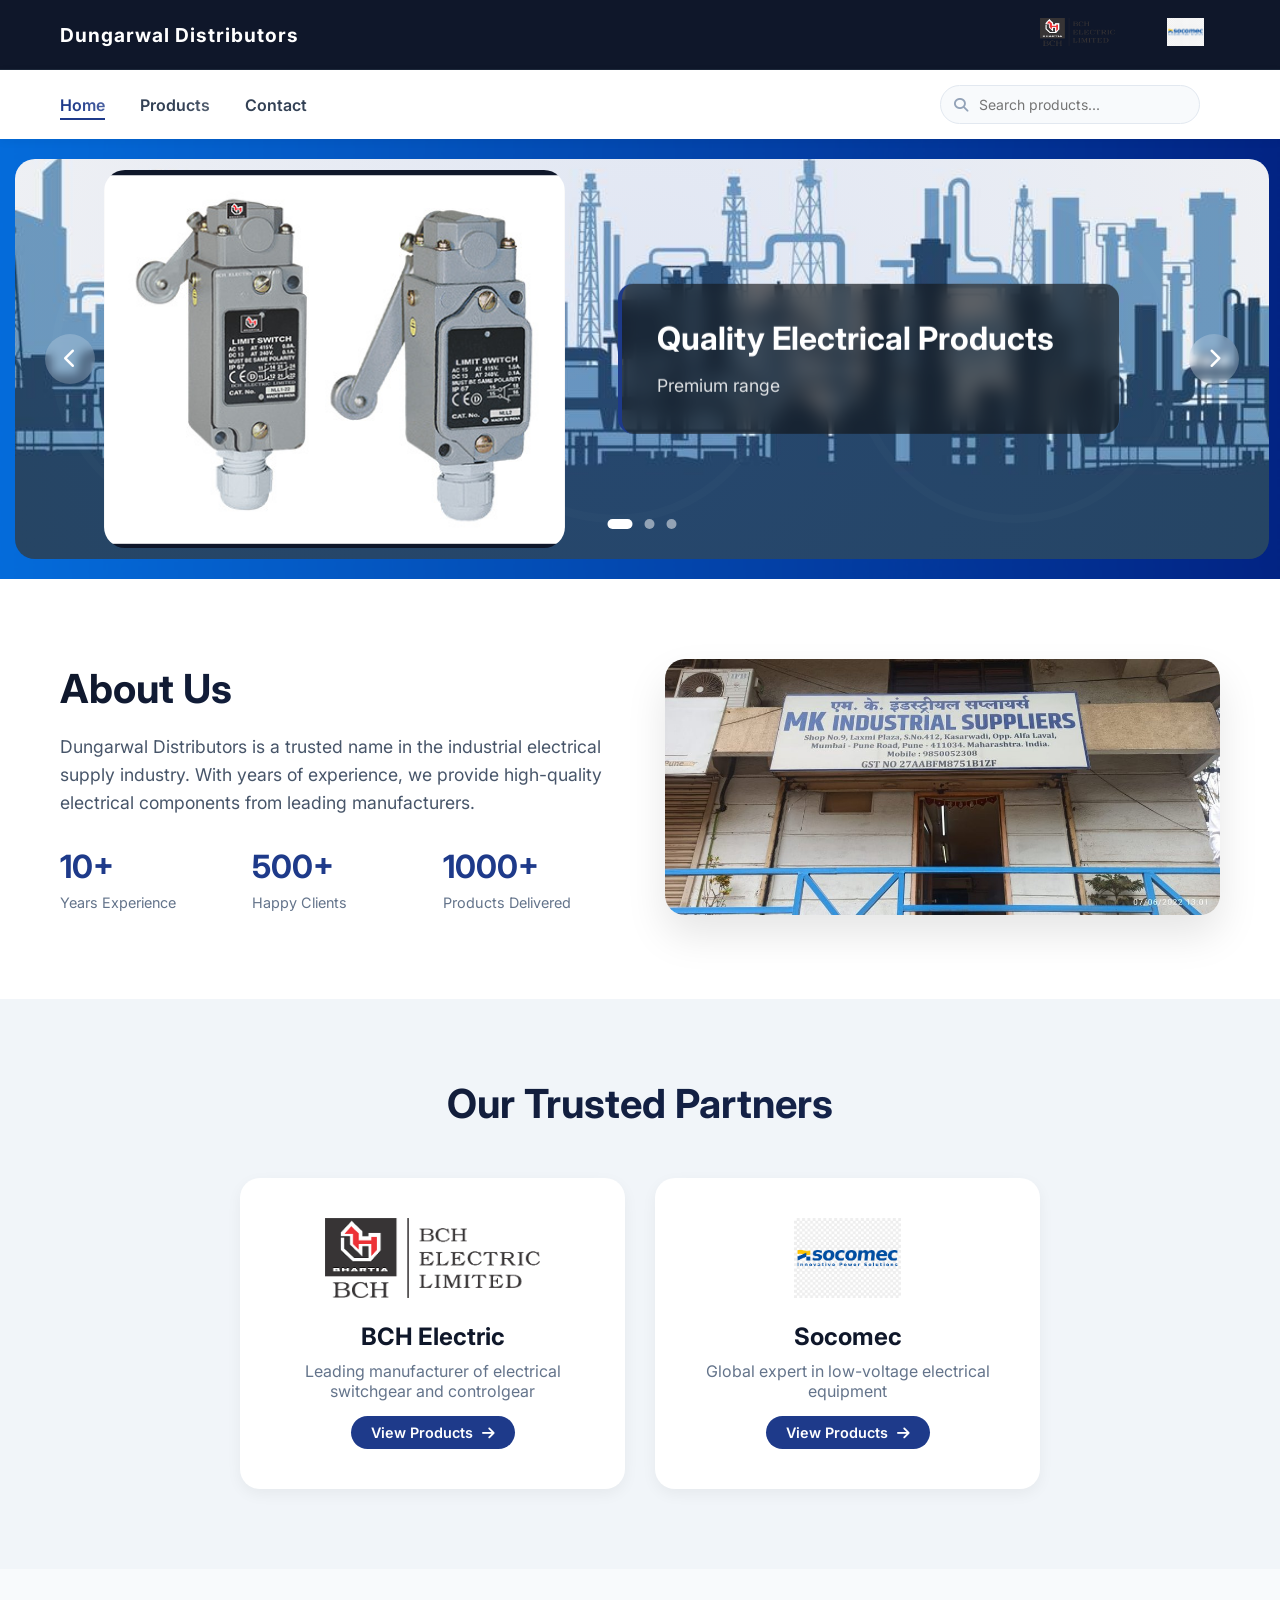
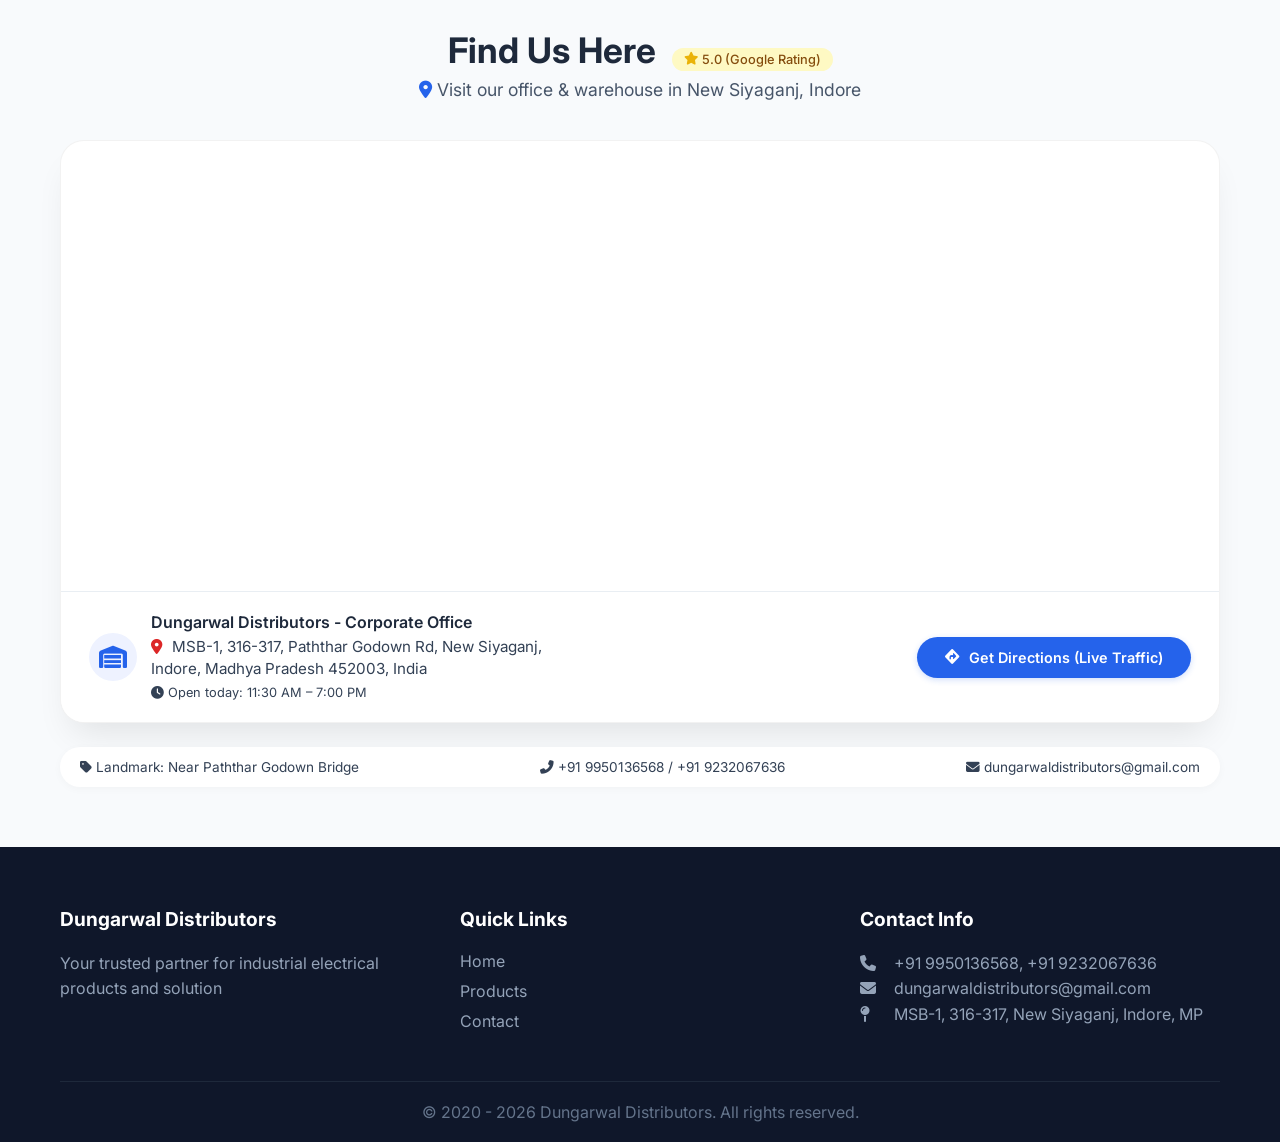
==== commit 1607a8fb: "Update index.html" ====
--- a/index.html
+++ b/index.html
@@ -210,7 +210,7 @@
       <a href="index.html" class="company-name-btn" style="padding: 6px 16px;">
         <img src="images/bch-logo.png" alt="BCH Electric" style="height: 28px;">
       </a>
-      <a href="products.html" class="company-name-btn" style="padding: 6px 16px;">
+      <a href="index.html" class="company-name-btn" style="padding: 6px 16px;">
         <img src="images/socomec-logo.png" alt="Socomec" style="height: 28px;">
       </a>
     </div>
@@ -436,4 +436,4 @@
        The address, phone, rating, and operating hours have been updated to match your business. -->
 </body>
 
-</html>+</html>
--- a/style.css
+++ b/style.css
@@ -1537,7 +1537,7 @@
   .hero {
     min-height: 380px;
     margin: 9px 0.5px 0.5px 0.5px;
-    max-width: 95%;
+    max-width: 92%;
     border-radius: 10px 10px 10px 10px;
     display: flex;
     align-items: flex-end;
